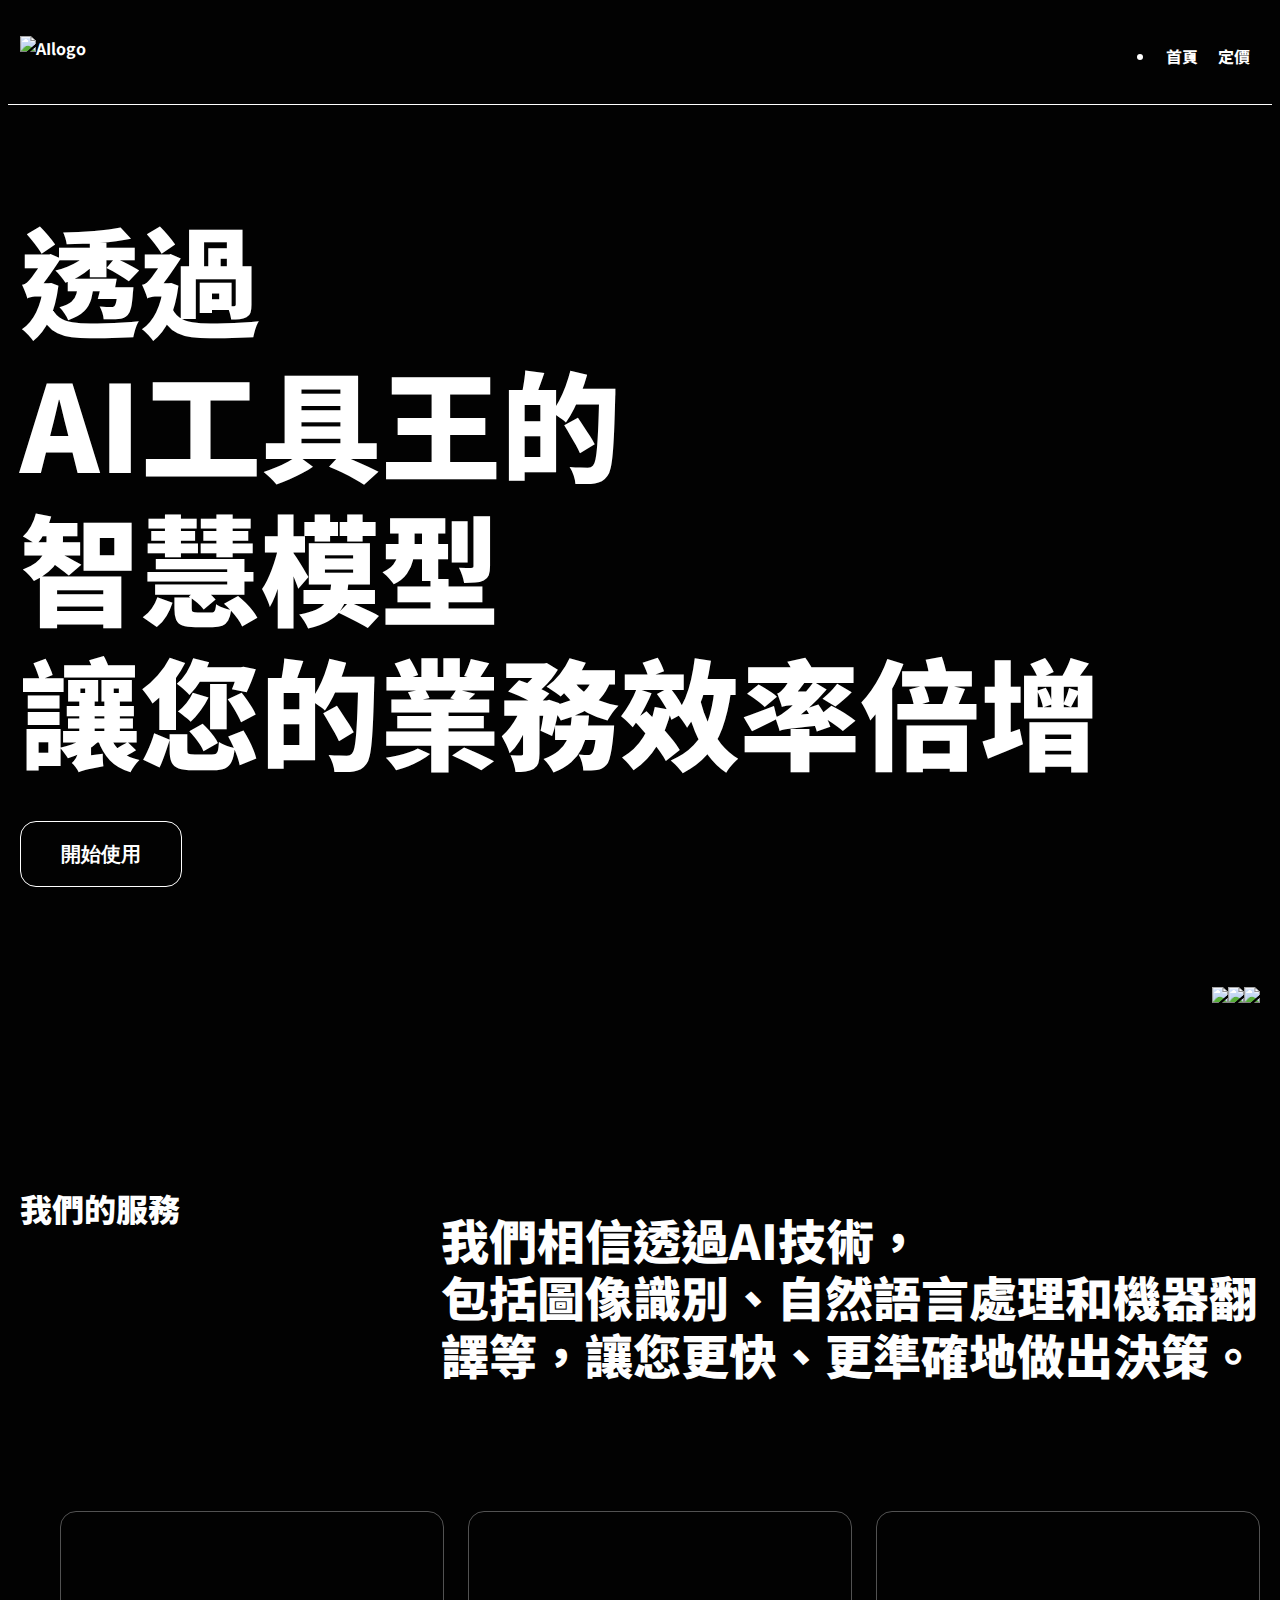
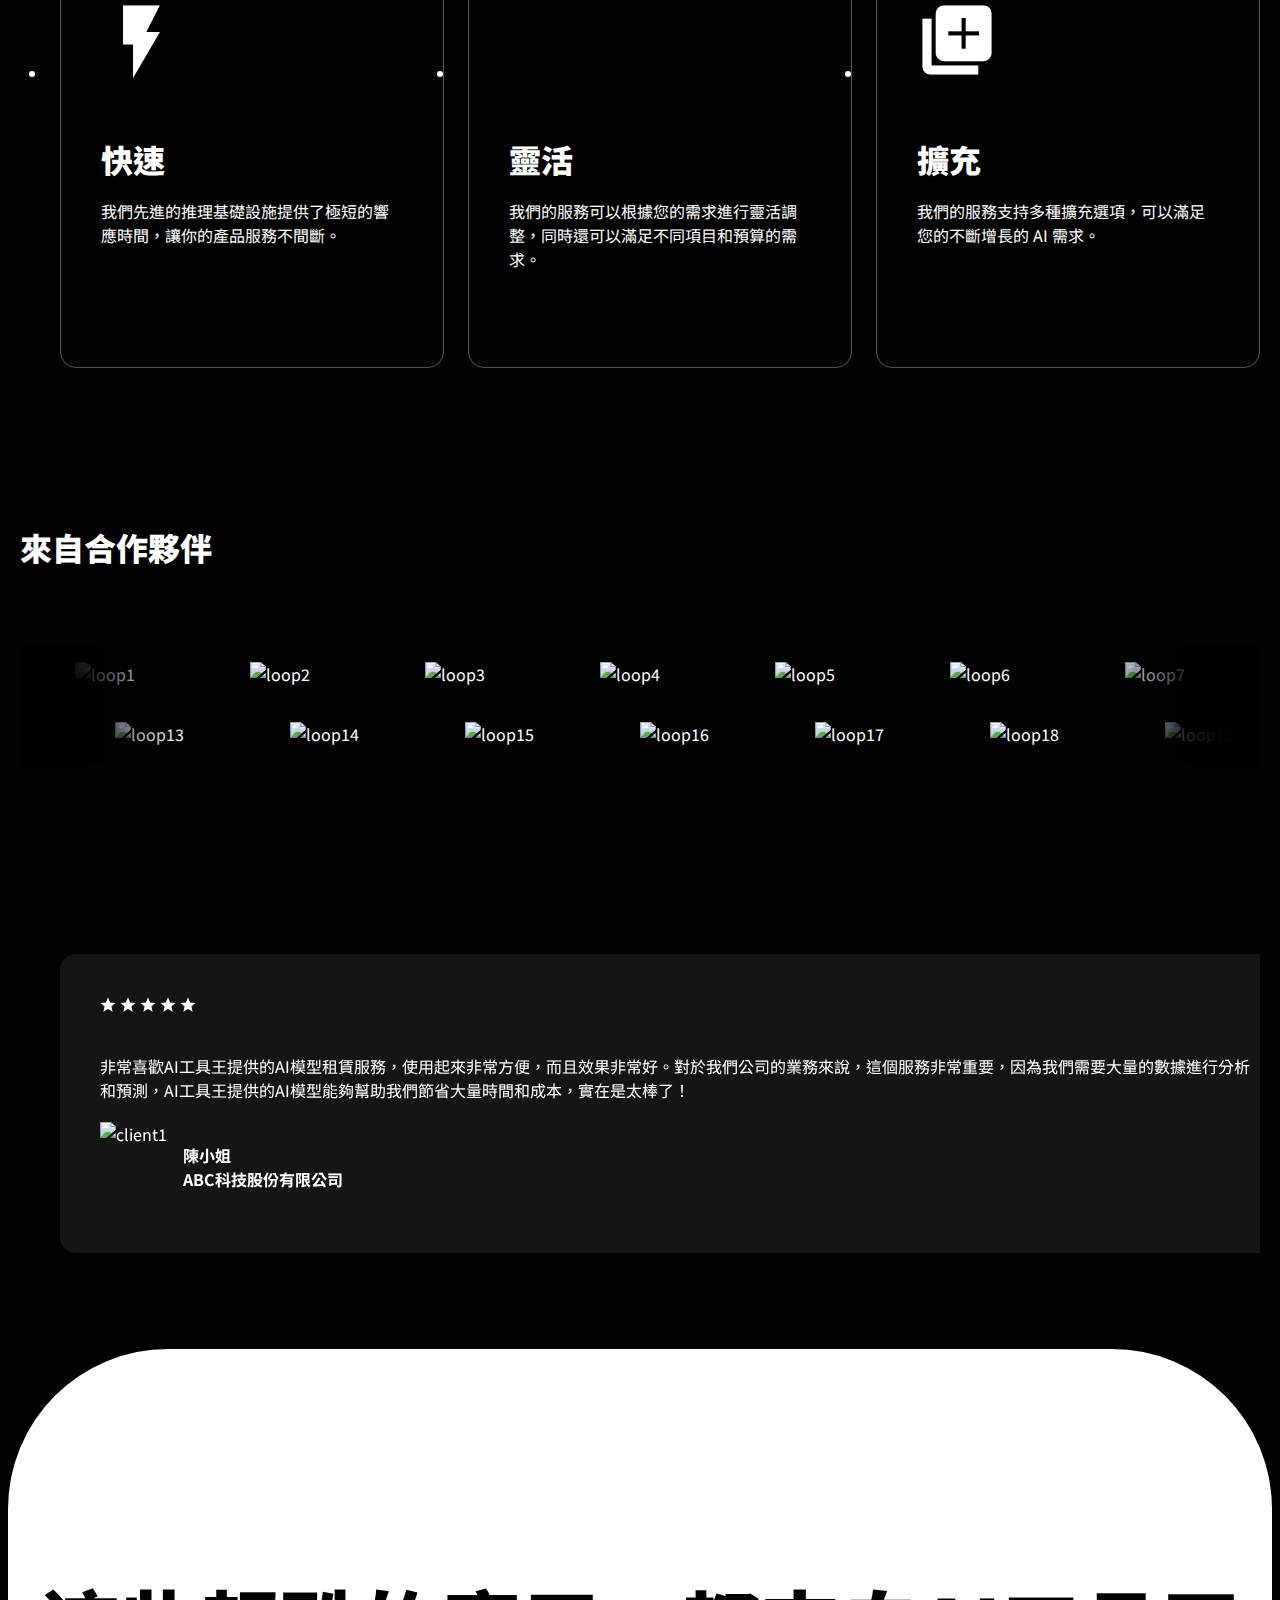
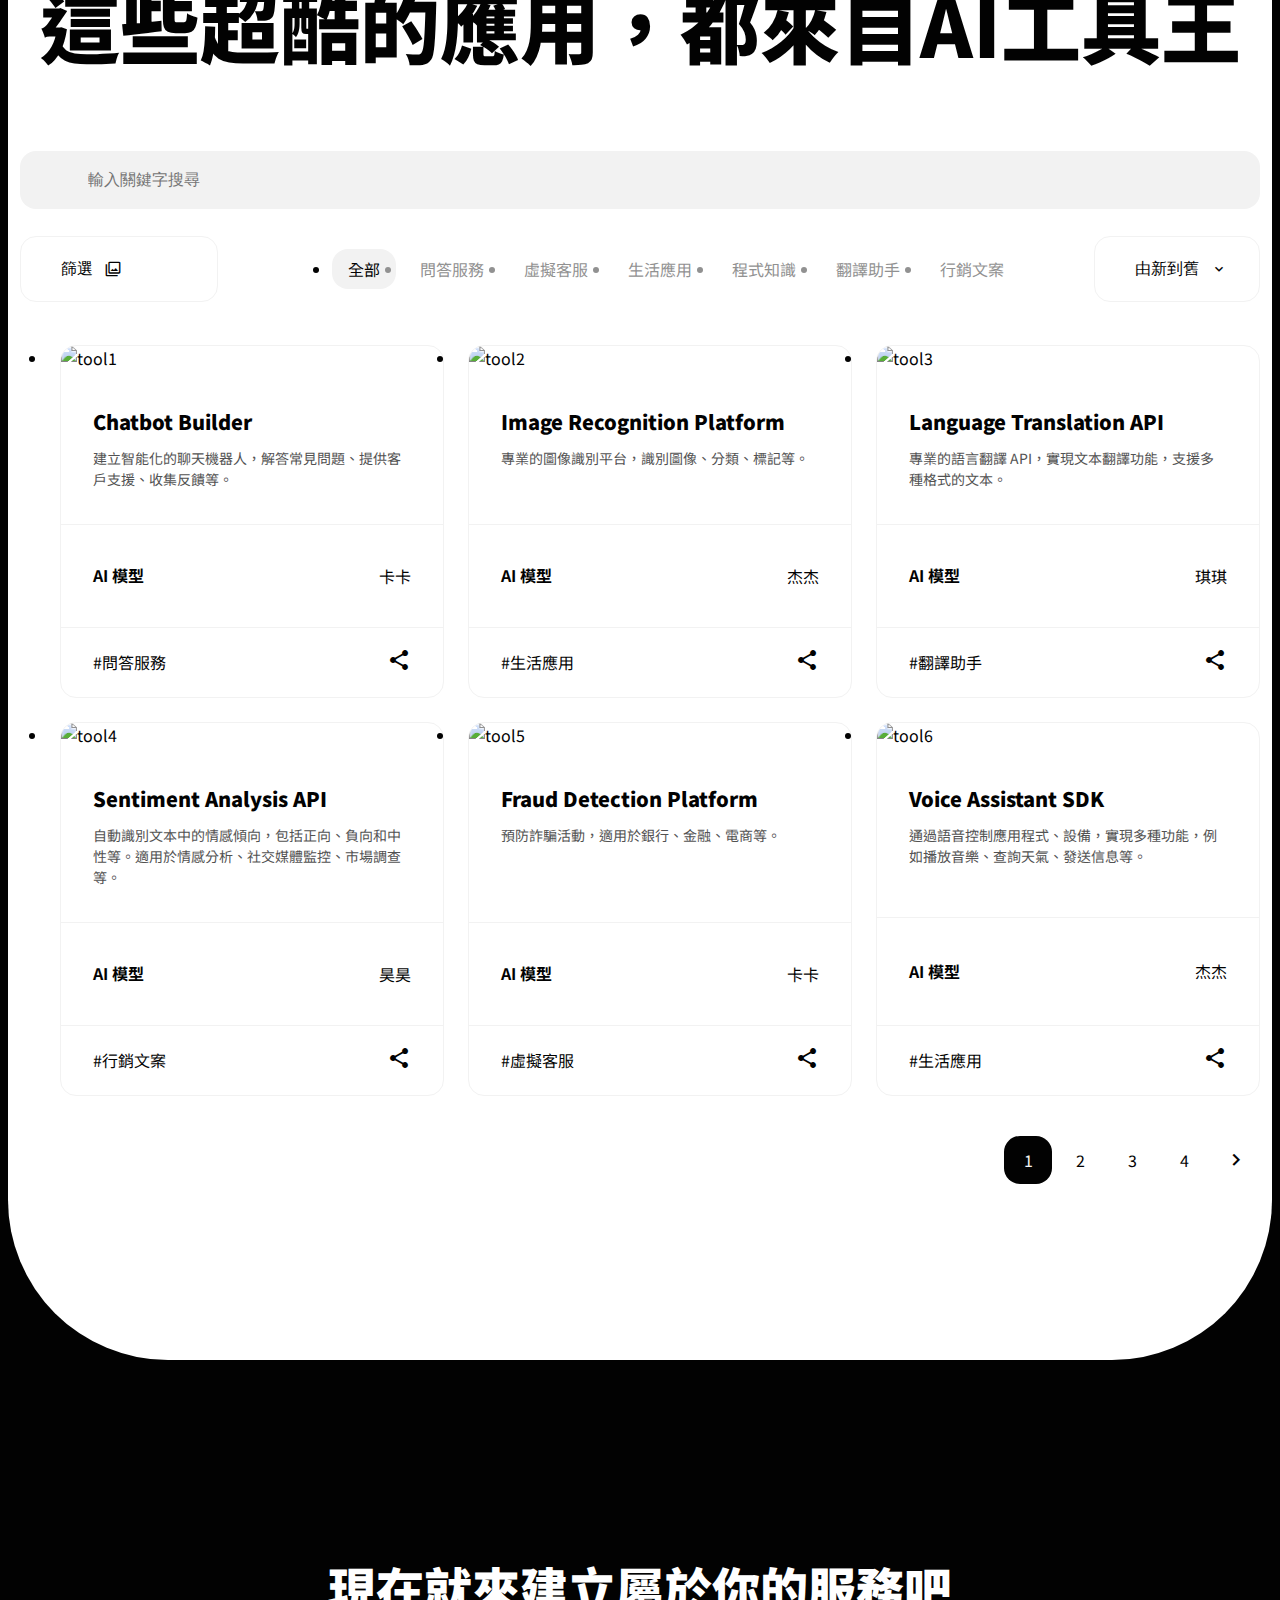
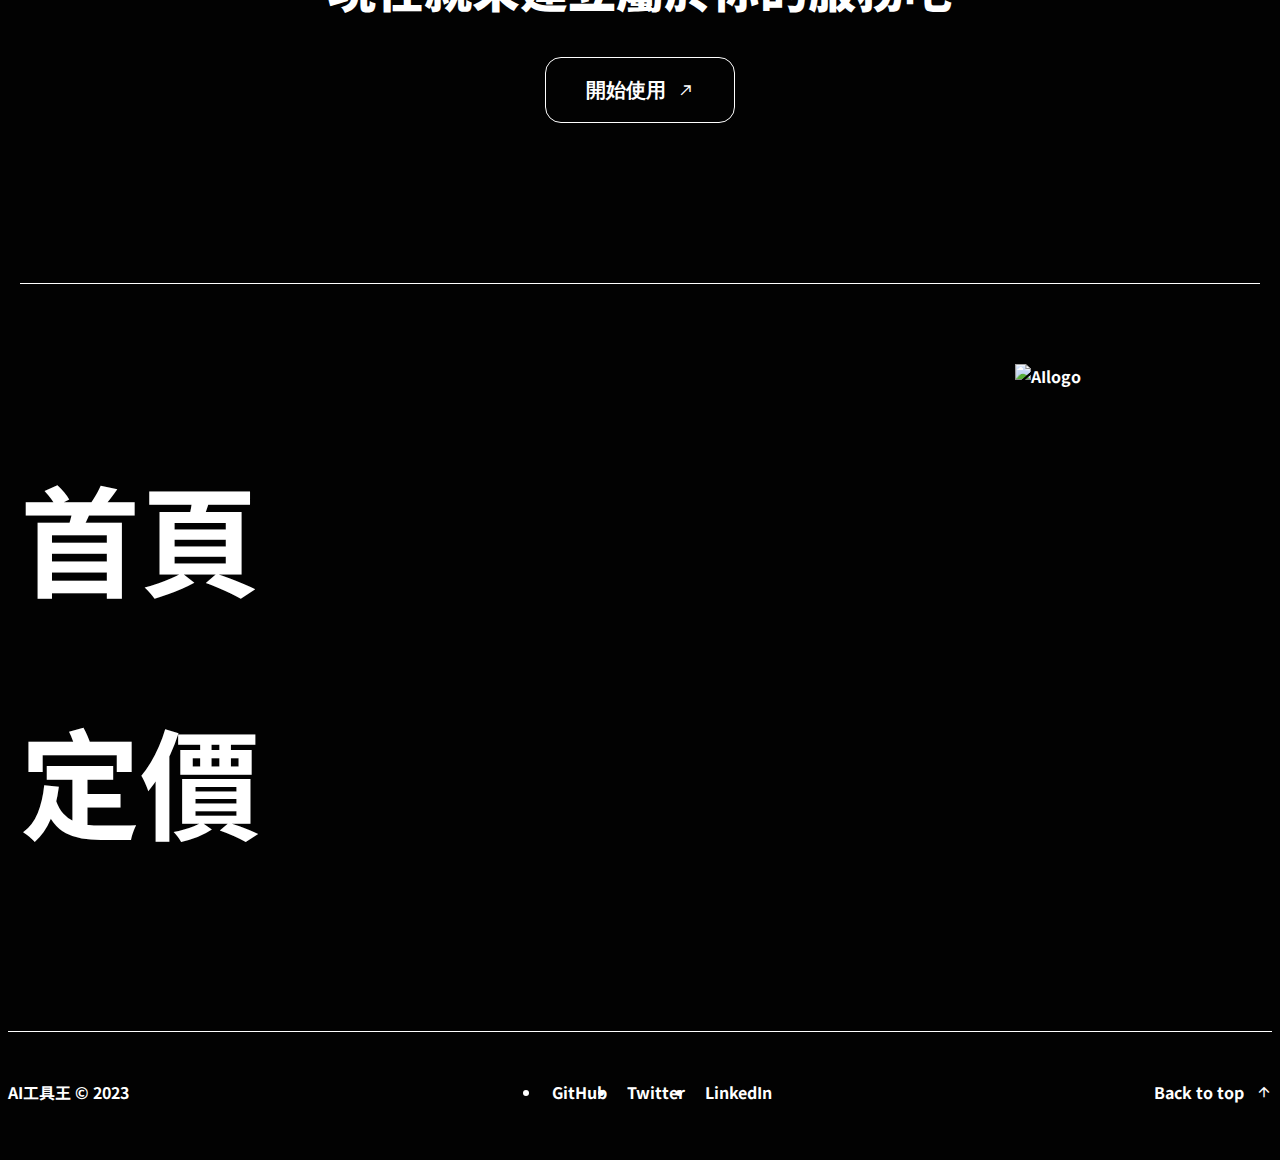
==== index.html @ 4aca63b2 "renew" ====
<!DOCTYPE html>
<html lang="en">

<head>
    <meta charset="UTF-8">
    <meta http-equiv="X-UA-Compatible" content="IE=edge">
    <meta name="viewport" content="width=device-width, initial-scale=1.0">
    <title>AI 工具王 | 首頁</title>
    <link href="https://fonts.googleapis.com/css2?family=Noto+Sans+TC:wght@400;700;900&display=swap" rel="stylesheet">
    <link href="https://fonts.googleapis.com/icon?family=Material+Icons" rel="stylesheet">
    <link rel="stylesheet" href="https://cdn.jsdelivr.net/npm/swiper@10/swiper-bundle.min.css" />
    <link rel="stylesheet" href="reset.css">
    <link rel="stylesheet" href="index.css">
</head>

<body>
    <nav class="navbar container py-20 mb-40">
        <img src="img/logo.png" alt="AIlogo" width="244" height="40">
        <ul class="d-flex">
            <li class="px-10 d-md-none"><a href="./index.html">首頁</a></li>
            <li class="px-10 d-md-none"><a href="./pricing.html">定價</a></li>
            <li class="d-none d-md-block">
                <a href="#" class="navbar-toggler">
                    <span class="material-icons">menu</span>
                </a>
                <ul class="navbar-collapse d-none">
                    <li class="display-3 mb-8"><a href="./index.html">首頁</a></li>
                    <li class="display-3"><a href="./pricing.html">定價</a></li>
                </ul>
            </li>
        </ul>
    </nav>
    <header>
        <section class="container mb-80">
            <h2 class="display-2 mb-40 h1-md">透過<br>AI工具王的<br>智慧模型<br>讓您的業務效率倍增</h2>
            <button type="button" class="btn btn-light">開始使用</button>
            <div class="deco mb-160 mb-md-120">
                <img src="img/deco.png" class="deco-arrow1">
                <img src="img/deco.png" class="deco-arrow2">
                <img src="img/deco.png" class="deco-arrow3">
            </div>
            <div class="row f-md-column">
                <h2 class="d-inline-block col-4 h3 h5-md mb-md-24">我們的服務</h2>
                <p class="d-inline-block col-8 h1 h2-md">我們相信透過AI技術，<br>包括圖像識別、自然語言處理和機器翻譯等，讓您更快、更準確地做出決策。</p>
            </div>
        </section>
        <section class="container mb-160 mb-md-120">
            <ul class="row f-md-column">
                <li class="col-4">
                    <div class="border px-40 py-80 h-100">
                        <span class="material-icons display-3 mb-20">flash_on</span>
                        <h3 class="h3 mb-20">快速</h3>
                        <p>我們先進的推理基礎設施提供了極短的響應時間，讓你的產品服務不間斷。</p>
                    </div>
                </li>
                <li class="col-4">
                    <div class="border px-40 py-80 h-100">
                        <span class="material-icons display-3 mb-20">auto_awesome</span>
                        <h3 class="h3 mb-20">靈活</h3>
                        <p>我們的服務可以根據您的需求進行靈活調整，同時還可以滿足不同項目和預算的需求。</p>
                    </div>
                </li>
                <li class="col-4">
                    <div class="border px-40 py-80 h-100">
                        <span class="material-icons display-3 mb-20">library_add</span>
                        <h3 class="h3 mb-20">擴充</h3>
                        <p>我們的服務支持多種擴充選項，可以滿足您的不斷增長的 AI 需求。</p>
                    </div>
                </li>
            </ul>
        </section>
        <section class="container mb-160 mb-md-48">
            <h3 class="h3 h5-md mb-80 mb-md-24">來自合作夥伴</h3>
            <div class="enterprise-logo">
                <ul class="enterprise-slider1">
                    <li class="enterprise-slide"><img src="img/enterprise.png" alt="loop1"></li>
                    <li class="enterprise-slide"><img src="img/enterprise1.png" alt="loop2"></li>
                    <li class="enterprise-slide"><img src="img/enterprise2.png" alt="loop3"></li>
                    <li class="enterprise-slide"><img src="img/enterprise3.png" alt="loop4"></li>
                    <li class="enterprise-slide"><img src="img/enterprise4.png" alt="loop5"></li>
                    <li class="enterprise-slide"><img src="img/enterprise5.png" alt="loop6"></li>
                    <li class="enterprise-slide"><img src="img/enterprise6.png" alt="loop7"></li>
                    <li class="enterprise-slide"><img src="img/enterprise11.png" alt="loop8"></li>
                    <li class="enterprise-slide"><img src="img/enterprise10.png" alt="loop9"></li>
                    <li class="enterprise-slide"><img src="img/enterprise9.png" alt="loop10"></li>
                    <li class="enterprise-slide"><img src="img/enterprise8.png" alt="loop11"></li>
                    <li class="enterprise-slide"><img src="img/enterprise7.png" alt="loop12"></li>
                </ul>
                <ul class="enterprise-slider2">
                    <li class="enterprise-slide"><img src="img/enterprise7.png" alt="loop13"></li>
                    <li class="enterprise-slide"><img src="img/enterprise8.png" alt="loop14"></li>
                    <li class="enterprise-slide"><img src="img/enterprise9.png" alt="loop15"></li>
                    <li class="enterprise-slide"><img src="img/enterprise10.png" alt="loop16"></li>
                    <li class="enterprise-slide"><img src="img/enterprise11.png" alt="loop17"></li>
                    <li class="enterprise-slide"><img src="img/enterprise6.png" alt="loop18"></li>
                    <li class="enterprise-slide"><img src="img/enterprise5.png" alt="loop19"></li>
                    <li class="enterprise-slide"><img src="img/enterprise4.png" alt="loop20"></li>
                    <li class="enterprise-slide"><img src="img/enterprise3.png" alt="loop21"></li>
                    <li class="enterprise-slide"><img src="img/enterprise2.png" alt="loop22"></li>
                    <li class="enterprise-slide"><img src="img/enterprise1.png" alt="loop23"></li>
                    <li class="enterprise-slide"><img src="img/enterprise.png" alt="loop24"></li>
                </ul>
            </div>
        </section>
        <section class="container w-100 mb-40">
            <div class="swiper comment-swiper">
                <ul class="swiper-wrapper">
                    <li class="swiper-slide h-auto comment-card">
                        <div class="mb-20">
                            <span class="material-icons h6">star</span>
                            <span class="material-icons h6">star</span>
                            <span class="material-icons h6">star</span>
                            <span class="material-icons h6">star</span>
                            <span class="material-icons h6">star</span>
                        </div>
                        <p class="mb-20 comment-blcok">非常喜歡AI工具王提供的AI模型租賃服務，使用起來非常方便，而且效果非常好。對於我們公司的業務來說，這個服務非常重要，因為我們需要大量的數據進行分析和預測，AI工具王提供的AI模型能夠幫助我們節省大量時間和成本，實在是太棒了！</p>
                        <div class="d-flex">
                            <img src="img/avatar1.png" class="client" alt="client1">
                            <h4>陳小姐<br>ABC科技股份有限公司</h4>
                        </div>
                    </li>
                    <li class="swiper-slide h-auto comment-card">
                        <div class="mb-20">
                            <span class="material-icons h6">star</span>
                            <span class="material-icons h6">star</span>
                            <span class="material-icons h6">star</span>
                            <span class="material-icons h6">star</span>
                            <span class="material-icons h6">star</span>
                        </div>
                        <p class="mb-20 comment-blcok">作為一家醫療器材公司，我們非常關注人工智能技術的應用，而AI工具王提供的AI模型租賃服務為我們帶來了很大的幫助。我們使用AI工具王的模型進行醫學影像分析和預測，這些模型非常精確，能夠幫助我們更好地診斷病情，提高治療效果。感謝AI工具王團隊的辛勤工作！</p>
                        <div class="d-flex">
                            <img src="img/avatar2.png" class="client" alt="client2">
                            <h4>劉小姐<br>XYZ醫療器材有限公司</h4>
                        </div>
                    </li>
                    <li class="swiper-slide h-auto comment-card">
                        <div class="mb-20">
                            <span class="material-icons h6">star</span>
                            <span class="material-icons h6">star</span>
                            <span class="material-icons h6">star</span>
                            <span class="material-icons h6">star</span>
                            <span class="material-icons h6">star</span>
                        </div>
                        <p class="mb-20 comment-blcok">我們銀行一直在尋找能夠幫助我們提高風險控制和客戶服務的解決方案，而AI工具王提供的AI模型租賃服務正好滿足了我們的需求。我們使用AI工具王的模型進行客戶信用評估和詐騙檢測等任務，這些模型非常準確，能夠幫助我們更好地控制風險，提高客戶滿意度。非常感謝AI工具王團隊的支持！</p>
                        <div class="d-flex">
                            <img src="img/avatar3.png" class="client" alt="client3">
                            <h4>黃先生<br>EFG銀行</h4>
                        </div>
                    </li>
                </ul>
                <div class="swiper-pagination"></div>
            </div>
        </section>
    </header>
    <main>
        <section class="tool mb-160 mb-md-64">
            <div class="container">
                <h2 class="display-3 text-center mb-80 mb-md-32 h2-md">這些超酷的應用，<br class="d-none d-md-block">都來自AI工具王
                </h2>
                <input type="text" class="search-bar" placeholder="輸入關鍵字搜尋">
            </div>
            <div class="container filter mb-40">
                <div class="dropdown">
                    <button class="btn btn-dark">
                        篩選
                        <span class="material-icons filter-icon">filter_alt</span>
                    </button>
                    <ul class="dropdown-menu d-none">
                        <li><span class="dropdown-item-text">AI 模型</span></li>
                        <li><a class="dropdown-item" href="#">所有模型</a></li>
                        <li><a class="dropdown-item" href="#">杰杰</a></li>
                        <li><a class="dropdown-item" href="#">琪琪</a></li>
                        <li><a class="dropdown-item" href="#">昊昊</a></li>
                        <li>
                            <div class="dropdown-divider"></div>
                        </li>
                        <li><span class="dropdown-item-text">類型</span></li>
                        <li><a class="dropdown-item" href="#">所有類型</a></li>
                        <li><a class="dropdown-item" href="#">問答服務</a></li>
                        <li><a class="dropdown-item" href="#">虛擬客服</a></li>
                        <li><a class="dropdown-item" href="#">生活應用</a></li>
                        <li><a class="dropdown-item" href="#">程式知識</a></li>
                        <li><a class="dropdown-item" href="#">翻譯助手</a></li>
                        <li><a class="dropdown-item" href="#">行銷文案</a></li>
                    </ul>
                </div>
                <ul class="filter-list">
                    <li class="filter-list-selection active">全部</li>
                    <li class="filter-list-selection">問答服務</li>
                    <li class="filter-list-selection">虛擬客服</li>
                    <li class="filter-list-selection">生活應用</li>
                    <li class="filter-list-selection">程式知識</li>
                    <li class="filter-list-selection">翻譯助手</li>
                    <li class="filter-list-selection">行銷文案</li>
                </ul>
                <div class="dropdown">
                    <button class="btn btn-dark">
                        由新到舊
                        <span class="material-icons filter-icon">expand_more</span>
                    </button>
                    <ul class="dropdown-menu dropdown-menu-end d-none">
                        <li><a id="desc" class="dropdown-item" href="#">由新到舊</a></li>
                        <li><a id="asc" class="dropdown-item" href="#">由舊到新</a></li>
                    </ul>
                </div>
            </div>
            <div class="container mb-40">
                <ul class="row card-tidy f-md-column">
                    <li class="col-4 card">
                        <div class="h-100 card-frame">
                            <div class="card-exhibit">
                                <img src="img/tool1.png" class="w-100 card-zooming" alt="tool1">
                            </div>
                            <div class="card-context">
                                <h3 class="h5 mb-12">Chatbot Builder</h3>
                                <p class="text-sm text-gray">建立智能化的聊天機器人，解答常見問題、提供客戶支援、收集反饋等。</p>
                            </div>
                            <div class="card-drawer">
                                <h4 class="h6">AI 模型</h4>
                                <p>卡卡</p>
                            </div>
                            <div class="card-drawer">
                                <a href="#">#問答服務</a>
                                <a href="#"><span class="material-icons">share</span></a>
                            </div>
                        </div>
                    </li>
                    <li class="col-4 card">
                        <div class="h-100 card-frame">
                            <div class="card-exhibit">
                                <img src="img/tool2.png" class="w-100 card-zooming" alt="tool2">
                            </div>
                            <div class="card-context">
                                <h3 class="h5 mb-12">Image Recognition Platform</h3>
                                <p class="text-sm text-gray">專業的圖像識別平台，識別圖像、分類、標記等。</p>
                            </div>
                            <div class="card-drawer">
                                <h4 class="h6">AI 模型</h4>
                                <p>杰杰</p>
                            </div>
                            <div class="card-drawer">
                                <a href="#">#生活應用</a>
                                <a href="#"><span class="material-icons">share</span></a>
                            </div>
                        </div>
                    </li>
                    <li class="col-4 card">
                        <div class="h-100 card-frame">
                            <div class="card-exhibit">
                                <img src="img/tool1.png" class="w-100 card-zooming" alt="tool3">
                            </div>
                            <div class="card-context">
                                <h3 class="h5 mb-12">Language Translation API</h3>
                                <p class="text-sm text-gray">專業的語言翻譯 API，實現文本翻譯功能，支援多種格式的文本。</p>
                            </div>
                            <div class="card-drawer">
                                <h4 class="h6">AI 模型</h4>
                                <p>琪琪</p>
                            </div>
                            <div class="card-drawer">
                                <a href="#">#翻譯助手</a>
                                <a href="#"><span class="material-icons">share</span></a>
                            </div>
                        </div>
                    </li>
                    <li class="col-4 card">
                        <div class="h-100 card-frame">
                            <div class="card-exhibit">
                                <img src="img/tool4.png" class="w-100 card-zooming" alt="tool4">
                            </div>
                            <div class="card-context">
                                <h3 class="h5 mb-12">Sentiment Analysis API</h3>
                                <p class="text-sm text-gray">自動識別文本中的情感傾向，包括正向、負向和中性等。適用於情感分析、社交媒體監控、市場調查等。</p>
                            </div>
                            <div class="card-drawer">
                                <h4 class="h6">AI 模型</h4>
                                <p>昊昊</p>
                            </div>
                            <div class="card-drawer">
                                <a href="#">#行銷文案</a>
                                <a href="#"><span class="material-icons">share</span></a>
                            </div>
                        </div>
                    </li>
                    <li class="col-4 card">
                        <div class="h-100 card-frame">
                            <div class="card-exhibit">
                                <img src="img/tool5.png" class="w-100 card-zooming" alt="tool5">
                            </div>
                            <div class="card-context">
                                <h3 class="h5 mb-12">Fraud Detection Platform</h3>
                                <p class="text-sm text-gray">預防詐騙活動，適用於銀行、金融、電商等。</p>
                            </div>
                            <div class="card-drawer">
                                <h4 class="h6">AI 模型</h4>
                                <p>卡卡</p>
                            </div>
                            <div class="card-drawer">
                                <a href="#">#虛擬客服</a>
                                <a href="#"><span class="material-icons">share</span></a>
                            </div>
                        </div>
                    </li>
                    <li class="col-4 card">
                        <div class="h-100 card-frame">
                            <div class="card-exhibit">
                                <img src="img/tool6.png" class="w-100 card-zooming" alt="tool6">
                            </div>
                            <div class="card-context">
                                <h3 class="h5 mb-12">Voice Assistant SDK</h3>
                                <p class="text-sm text-gray">通過語音控制應用程式、設備，實現多種功能，例如播放音樂、查詢天氣、發送信息等。</p>
                            </div>
                            <div class="card-drawer">
                                <h4>AI 模型</h4>
                                <p>杰杰</p>
                            </div>
                            <div class="card-drawer">
                                <a href="#">#生活應用</a>
                                <a href="#"><span class="material-icons">share</span></a>
                            </div>
                        </div>
                    </li>
                </ul>
            </div>
            <nav class="container">
                <ul class="page">
                    <li class="page-gui active">1</li>
                    <li class="page-gui">2</li>
                    <li class="page-gui">3</li>
                    <li class="page-gui">4</li>
                    <li class="page-gui"><span class="material-icons">keyboard_arrow_right</span></li>

                </ul>
            </nav>
        </section>
        <section class="container">
            <div class="service mb-160 f-md-column">
                <h2 class="h1 h2-md mb-40 mb-md-32">現在就來建立<br class="d-none d-md-block">屬於你的服務吧</h2>
                <button type="button" class="btn btn-light">開始使用
                    <span class="material-icons filter-icon">call_made</span>
                </button>
            </div>
            <div class="navbar2 py-80">
                <div class="display-3 h1-md">
                    <h2 class="mb-8"><a href="./index.html">首頁</a></h2>
                    <h2><a href="./pricing.html">定價</a></h2>
                </div>
                <img src="img/logo.png" width="245" alt="AIlogo" class="mb-md-32">
            </div>
        </section>
    </main>
    <footer>
        <nav class="container navbar3">
            <p>AI工具王 © 2023</p>
            <ul class="social-media">
                <li><a href="https://github.com/bolin0330" target="_blank" class="px-10">GitHub</a></li>
                <li><a href="https://x.com" target="_blank" class="px-10">Twitter</a></li>
                <li><a href="https://www.linkedin.com/in/bolin-chen-257366208" target="_blank"
                        class="px-10">LinkedIn</a></li>
            </ul>
            <a href="#" id="btn-top" class="social-media">Back to top
                <span class="material-icons filter-icon">arrow_upward</span>
            </a>
        </nav>
    </footer>
    <script src="https://cdn.jsdelivr.net/npm/axios/dist/axios.min.js"></script>
    <script src="https://code.jquery.com/jquery-3.7.0.min.js"
        integrity="sha256-2Pmvv0kuTBOenSvLm6bvfBSSHrUJ+3A7x6P5Ebd07/g=" crossorigin="anonymous"></script>
    <script src="https://cdn.jsdelivr.net/npm/swiper@10/swiper-bundle.min.js"></script>
    <script src="./all.js"></script>
</body>

</html>
---- index.css ----
*, *::after, *::before{
    box-sizing: border-box;
}

html, body {
    font-family: 'Noto Sans TC', sans-serif;
    background-color: #020202;
    color: #FFF;
    font-size: 16PX;
    line-height: 1.5;
}

a {
    text-decoration: none;
    color: #fff;
}

a:hover {
    opacity: .8;
}

.container {
    max-width: 1320px;
    margin-left: auto;
    margin-right: auto;
    padding-left: 12px;
    padding-right: 12px;
}

.navbar {
    display: flex;
    position: relative;
    justify-content: space-between;
    align-items: center;
    font-weight: 700;
    border-bottom: 1px solid #FFFFFF;
}

.navbar-toggler {
    background-color: transparent;
    color: white;
    font-size: 24px;
    border: 0;
}

.navbar-collapse {
    display: none;
    position: absolute;
    top: 100%;
    left: 0;
    width: 100%;
    min-height: 70vh;
    color: #FFF;
    background-color: #020202;
}

.navbar-collapse.show {
    display: flex;
    flex-direction: column;
    justify-content: center;
    align-items: center;
}

.navbar2 {
    display: flex;
    justify-content: space-between;
    align-items: flex-start;
    font-weight: 700;
    border-top: 1px solid #FFFFFF;
}

@media (max-width: 768px) {
    .navbar2 {
        flex-direction: column-reverse;
    }
}

.navbar3 {
    display: flex;
    flex-wrap: wrap;
    justify-content: space-between;
    align-items: center;
    font-weight: 700;
    border-top: 1px solid #FFFFFF;
    padding: 32px 0;
}

@media (max-width: 768px) {
    .navbar3 ul {
        order: 3;
        width: 100%;
        margin-top: 36px;
    }
}

.row {
    display: flex;
    flex-wrap: wrap;
    margin-left: -12px;
    margin-right: -12px;
}

.row-gap-24 {
    row-gap: 24px;
}

.col-4 {
    width: 33.3333%;
    flex: 0 0 auto;
    padding-left: 12px;
    padding-right: 12px;
}

.col-6 {
    width: 50%;
    flex: 0 0 auto;
    padding-left: 12px;
    padding-right: 12px;
}

.col-8 {
    width: 66.6667%;
    font: 0 0 auto;
    padding-left: 12px;
    padding-right: 12px;
}



@media (max-width: 768px) {
    .col-4, .col-6, .col-8 {
    width: 100%;
    }
}

.w-100 {
    width: 100%;
}

.h-100 {
    height: 100%;
}

.h-auto {
    height: auto;
}

.d-flex {
    display: flex;
    flex-wrap: wrap;
}

.d-none {
    display: none;
}

.d-inline-block {
    display: inline-block;
}
    
.f-column {
    display: flex;
    flex-direction: column;
}

@media (max-width: 768px) {
    .d-md-block {
    display: block;
    }

    .d-md-none {
    display: none;
    }

    .f-md-column {
    display: flex;
    flex-direction: column;
    align-items: center;
    }
}

.display-1, .display-2, .display-3, .h1, .h2, .h3, .h4, .h5, .h6 {
    font-weight: 900;
    line-height: 1.2;
}

.display-1 {
    font-size: 160px;
}

.display-2 {
    font-size: 120px;
}

.display-3 {
    font-size: 80px;
}

.h1 {
    font-size: 48px;
}

.h2 {
    font-size: 40px;
}

.h3 {
    font-size: 32px;
}

.h4 {
    font-size: 28px;
}

.h5 {
    font-size: 20px;
}

.h6 {
    font-size: 16px;
}

.text-sm {
    font-size: 14px;
}

.text-xs {
    font-size: 12px;
}

.text-center {
    text-align: center;
}

.text-gray {
    color: #525252;
}

@media (max-width: 768px) {
    .h1-md {
      font-size: 48px;
    }
  
    .h2-md {
      font-size: 32px;
    }
  
    .h3-md {
      font-size: 28px;
    }
  
    .h4-md {
      font-size: 24px;
    }
  
    .h5-md {
      font-size: 20px;
    }
  
    .h6-md {
      font-size: 16px;
    }
}

.px-10 {
    padding-left: 10px;
    padding-right: 10px;
}

.px-40 {
    padding-right: 40px;
    padding-left: 40px;
}

.py-20 {
    padding-top: 20px;
    padding-bottom: 20px;
}

.py-80 {
    padding-top: 80px;
    padding-bottom: 80px;
}

.pb-40 {
    padding-bottom: 40px;
}

.pl-12 {
    padding-left: 12px;
}

.mb-8 {
    margin-bottom: 8px;
}

.mb-12 {
    margin-bottom: 12px;
}

.mb-16 {
    margin-bottom: 16px;
}

.mb-20 {
    margin-bottom: 20px;
}

.mb-40 {
    margin-bottom: 40px;
}

.mb-80 {
    margin-bottom: 80px;
}

.mb-160 {
    margin-bottom: 160px;
}

.mr-20 {
    margin-right: 20px;
}

@media (max-width: 768px) {
    .mb-md-12 {
      margin-bottom: 12px;
    }

    .mb-md-16 {
        margin-bottom: 16px;
    }

    .mb-md-24 {
        margin-bottom: 24px;
    }

    .mb-md-32 {
        margin-bottom: 32px;
    }

    .mb-md-48 {
        margin-bottom: 48px;
    }

    .mb-md-64 {
        margin-bottom: 64px;
    }

    .mb-md-120 {
        margin-bottom: 120px;
    }
}

.list-style {
    list-style: disc;
    padding-left: 2rem;
}

.border {
    border-radius: 16px;
    border: 1px solid #525252;
}

.border-body {
    padding: 20px 32px 120px 32px;
    flex-grow: 1;
}

@media (max-width: 768px) {
    .border-body {
        padding: 20px 32px 60px 32px;
    }
}
  
.border-footer {
    display: flex;
    justify-content: space-between;
    align-items: center;
    border-top: 1px solid #525252;
    padding: 20px 32px;
}

.btn {
    cursor: pointer;
    text-align: center;
    background-color: transparent;
    border: 0;
    border-radius: 16px;
    padding: 20px 40px;
    font-size: 16px;
    line-height: 24px;
}

.btn-light {
    display: flex;
    align-items: center;
    color: white;
    border: 1px solid #ffffff;
    font-size: 20px;
    font-weight: 900;
}

.btn-light:hover {
    background: #fff;
    color: #020202;   
}

.btn-dark {
    display: flex;
    align-items: center;
    background: #fff;
    color: #020202;
    border: 1px solid #f2f2f2;
    padding: 20px 32px 20px 40px;
    font-size: 16px;
}

.btn-dark:hover {
    border: 1px solid #000;
}

.btn.active {
    font-weight: 700;
    background-color: #F2F2F2;
}

.deco {
    display: flex;
    justify-content: flex-end;
    text-align: right;
    overflow: hidden;
    background: #020202;
    max-width: 100%;
    height: auto;
    margin-top: 100px;
}

.deco-arrow1 {
    animation: slide-up-1 4s linear infinite;
}

.deco-arrow2 {
    animation: slide-up-2 4s linear infinite;
}

.deco-arrow3 {
    animation: slide-up-3 4s linear infinite;
}

.enterprise-logo {
    overflow: hidden;
    position: relative;
}
  
.enterprise-logo:after, .enterprise-logo:before {
    background: linear-gradient(90deg, #000000 0%, rgba(0, 0, 0, 0.991615) 11.79%, rgba(0, 0, 0, 0.967585) 21.38%, rgba(0, 0, 0, 0.9296) 29.12%, rgba(0, 0, 0, 0.879348) 35.34%, rgba(0, 0, 0, 0.818519) 40.37%, rgba(0, 0, 0, 0.7488) 44.56%, rgba(0, 0, 0, 0.671881) 48.24%, rgba(0, 0, 0, 0.589452) 51.76%, rgba(0, 0, 0, 0.5032) 55.44%, rgba(0, 0, 0, 0.414815) 59.63%, rgba(0, 0, 0, 0.325985) 64.66%, rgba(0, 0, 0, 0.2384) 70.88%, rgba(0, 0, 0, 0.153748) 78.62%, rgba(0, 0, 0, 0.0737185) 88.21%, rgba(0, 0, 0, 0) 100%);
    content: "";
    height: 120px;
    position: absolute;
    width: 15%;
    z-index: 2;
}

.enterprise-logo:before {
    left: 0;
    top: 0;
}
  
.enterprise-logo:after {
    right: 0;
    top: 0;
    transform: rotateZ(180deg);
}

.enterprise-slider1, .enterprise-slider2 {
    display: flex;
    justify-content: flex-start;  
}

.enterprise-slider1 {
    animation: slide-left 10s linear infinite;
}

.enterprise-slider2 {
    animation: slide-right 10s linear infinite;
    margin-top: 20px;
    padding-left: 80px;
}

.enterprise-slide, .enterprise-slide img {
    max-width: initial;
    min-width: 160px;
    height: 40px;
}

.enterprise-slide {
    display: inline-block;
    margin-left: 15px;
}

.comment-card {
    background: rgba(255, 255, 255, 0.08);
    border-radius: 16px;
    padding: 40px;
    display: flex;
    flex-direction: column;
}

.comment-swiper {
    padding-bottom: 40px;
}

@media (max-width: 920px) {
    .swiper-pagination-bullets {
        display: flex;
        align-items: center;
        justify-content: center;
        bottom: 10px;
    }
    
    .swiper-pagination-bullet {
        background-color: #525252;
        opacity: 1;
    }
    
    .swiper-pagination-bullet-active {
        width: 12px;
        height: 12px;
        background-color: #fff;
    }
}

.client {
    margin-right: 16px;
}

.tool {
    padding-top: 160px;
    padding-bottom: 160px;
    background-color: white;
    color: #020202;
    border-radius: 160px;
}

@media (max-width: 768px) {
    .tool {
      padding-top: 80px;
      padding-bottom: 80px;
      border-radius: 20px;
    }
}

.dropdown {
    position: relative;
}
  
.dropdown-menu {
    position: absolute;
    background-color: white;
    min-width: 240px;
    margin-top: 4px;
    padding-top: 20px;
    padding-bottom: 20px;
    box-shadow: 0px 4px 20px 0px #00000026;
    border-radius: 16px;
    z-index: 1;
}
  
.dropdown-menu.show {
    display: block;
}
  
.dropdown-menu-end {
    min-width: 144px;
    right: 0;
}
  
.dropdown-item-text {
    font-size: 12px;
    color: #919191;
    font-weight: 700;
    padding-left: 32px;
    padding-right: 40px;
    margin-bottom: 8px;
}
  
.dropdown-item {
    display: block;
    width: 100%;
    padding: 4px 40px 4px 32px;
    margin-bottom: 4px;
    color: black;
}
  
.dropdown-item:hover {
    background: #F2F2F2;
}
  
.dropdown-divider {
    width: 168px;
    margin-left: auto;
    margin-right: auto;
    border-bottom: 1px solid #F2F2F2;
    padding-bottom: 16px;
    margin-bottom: 24px;
}

.search-bar {
    position: relative;
    width: 100%;
    background-image: url(img/search.png);
    background-repeat: no-repeat;
    background-size: 16px;
    background-position: 40px center;
    background-color: #f2f2f2;
    border-radius: 16px;
    padding: 20px 40px 20px 68px;
    border: 0;
    margin-bottom: 24px;
    font-size: 16px;
}

.filter {
    display: flex;
    flex-wrap: wrap;
    justify-content: space-between;
    align-items: center;
}

.filter-icon {
    margin-left: 12px;
    font-size: 16px;
}

.filter-list {
    display: flex;
    justify-content: space-between;
    align-items: center;
    gap: 8px;
    color: #919191;
}

.filter-list-selection {
    padding: 8px 16px;
    border-radius: 16px;
    background: #ffffff;
    text-align: center;
}

.filter-list-selection:hover {
    cursor: pointer;
}

.filter-list-selection.active {
    background-color: #f2f2f2;
    color: #020202;
}

@media (max-width: 768px) {
    .filter ul {
        order: 3;
        width: 100%;
        margin-top: 16px;
        margin-bottom: 40px;
        overflow: auto;
        flex-wrap: nowrap;
        white-space: nowrap;
        -ms-overflow-style: none; /* Hide scrollbar for IE and Edge */
        scrollbar-width: none; /* Hide scrollbar for Firefox */
    }
    .filter ul::-webkit-scrollbar{
        display: none; /* Hide scrollbar for Chrome, Safari and Opera */
    }
}

.card {
    margin-bottom: 24px;
}

.card-tidy {
    margin-bottom: -24px;
}

.card-frame {
    display: flex;
    flex-direction: column;
    overflow: hidden;
    border-radius: 16px;
    border: 1px solid #f2f2f2;
}

.card-exhibit {
    overflow: hidden;
}

.card-zooming {
    transition: all 0.3s ease-in-out;
    display: block;
    height: auto;
}    

.card-zooming:hover {
    transform: scale(1.2);
}

.card-context {
    flex-grow: 1;
    padding: 20px 32px;
}

.card-drawer {
    display: flex;
    justify-content: space-between;
    align-items: center;
    padding: 20px 32px;
    border-top: 1px solid #f2f2f2;
}

.card-drawer a {
    color: #020202;
}

.card-drawer a:hover{
    color: #525252;
}

.card-drawer h4 {
    font-size: 16px;
    font-weight: 700;
}

.page {
    display: flex;
    justify-content: flex-end;
    gap: 4px;
}

.page li {
    display: flex;
    justify-content: center;
    text-align: center;
    max-width: 48px;
    padding: 12px 20px;
    border-radius: 16px;
}

.page-gui {
    color: #020202;
}

.page-gui:hover {
    cursor: pointer;
    border: 1px solid #020202;
}

.page-gui.active{
    background: #020202;
    color: #f2f2f2;
}

.service {
    display: flex;
    flex-direction: column;
    justify-content: space-between;
    align-items: center;
}

.social-media {
    display: flex;
    justify-content: space-between;
    align-items: center;
}

.price {
    position: relative;
}

.price-link span {
    font-size: 16px;
    line-height: 1;
    vertical-align: middle;
}
  
.price-link::after {
    content: "";
    position: absolute;
    inset: 0;
}

.faq-q, .faq-a.show {
    display: block;
}

.faq-q h3, .regulations p {
    font-weight: normal;
}

.faq-a {
    margin-top: 16px;
}

.add-icon, .remove-icon {
    line-height: 1.2;
    vertical-align: middle;
}

.regulations {
    border-bottom: 1px solid #525252;
}

@keyframes slide-left {
    0% {
        transform: translateX(0);
    }
    100% {
        transform: translateX(-960px);
    }
}

@keyframes slide-right{
    0% {
        transform: translateX(0);
    }
    100% {
        transform: translateX(960px);
    }
}

@keyframes slide-up-1 {
    40% {
        transform: translateY(0px);
        opacity: 1;
    }
    50% {
        transform: translateY(0px);
        opacity: 1;
    }
    65% {
        transform: translateY(-180px);
        opacity: 1;
    }
    70% {
        transform: translateY(-180px);
        opacity: 0;
    }
    90% {
        transform: translateY(180px);
        opacity: 0;
    }
    91% {
        transform: translateY(180px);
        opacity: 1;
    }
}

@keyframes slide-up-2 {
    30% {
        transform: translateY(0px);
        opacity: 1;
    }
    45% {
        transform: translateY(0px);
        opacity: 1;
    }
    55% {
        transform: translateY(-180px);
        opacity: 1;
    }
    65% {
        transform: translateY(-180px);
        opacity: 0;
    }
    85% {
        transform: translateY(180px);
        opacity: 0;
    }
    86% {
        transform: translateY(180px);
        opacity: 1;
    }
}

@keyframes slide-up-3 {
    20% {
        transform: translateY(0px);
        opacity: 1;
    }
    40% {
        transform: translateY(0px);
        opacity: 1;
    }
    50% {
        transform: translateY(-180px);
        opacity: 1;
    }
    60% {
        transform: translateY(-180px);
        opacity: 0;
    }
    80% {
        transform: translateY(180px);
        opacity: 0;
    }
    81% {
        transform: translateY(180px);
        opacity: 1;
    }
}
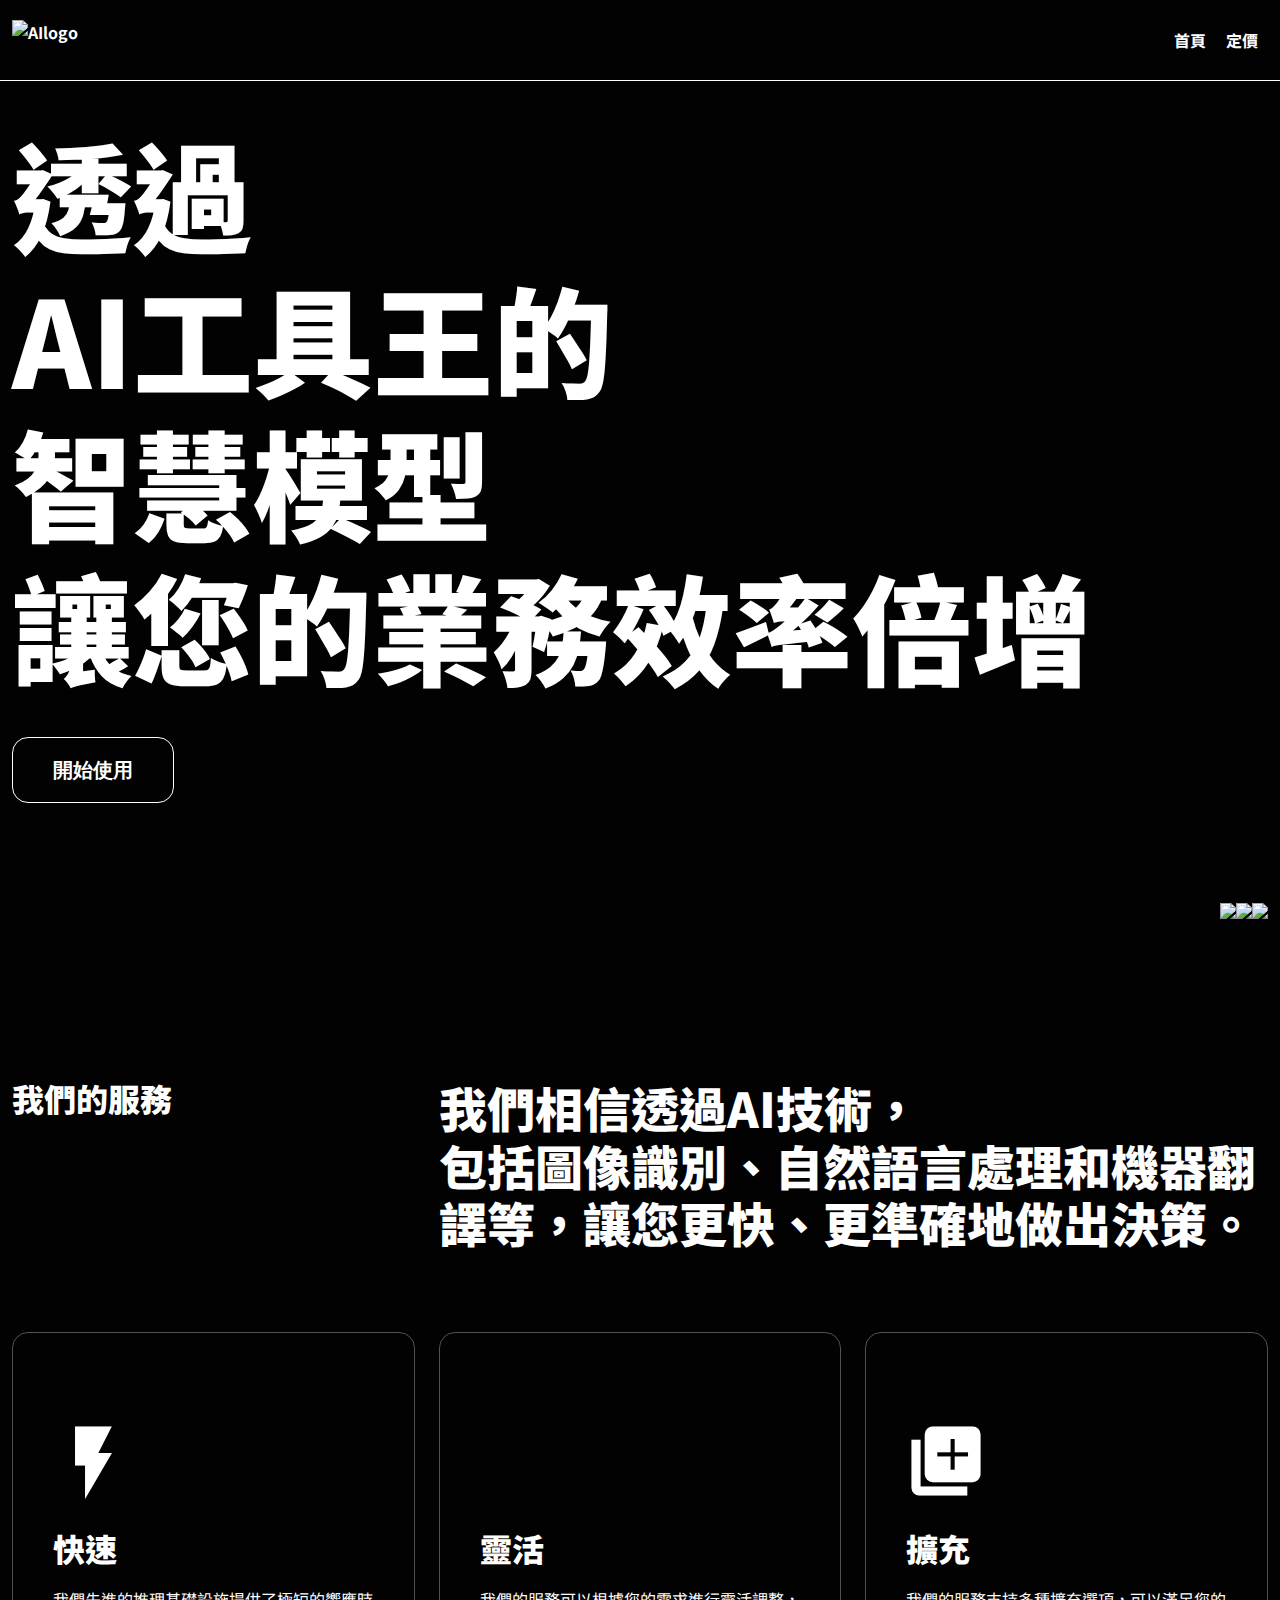
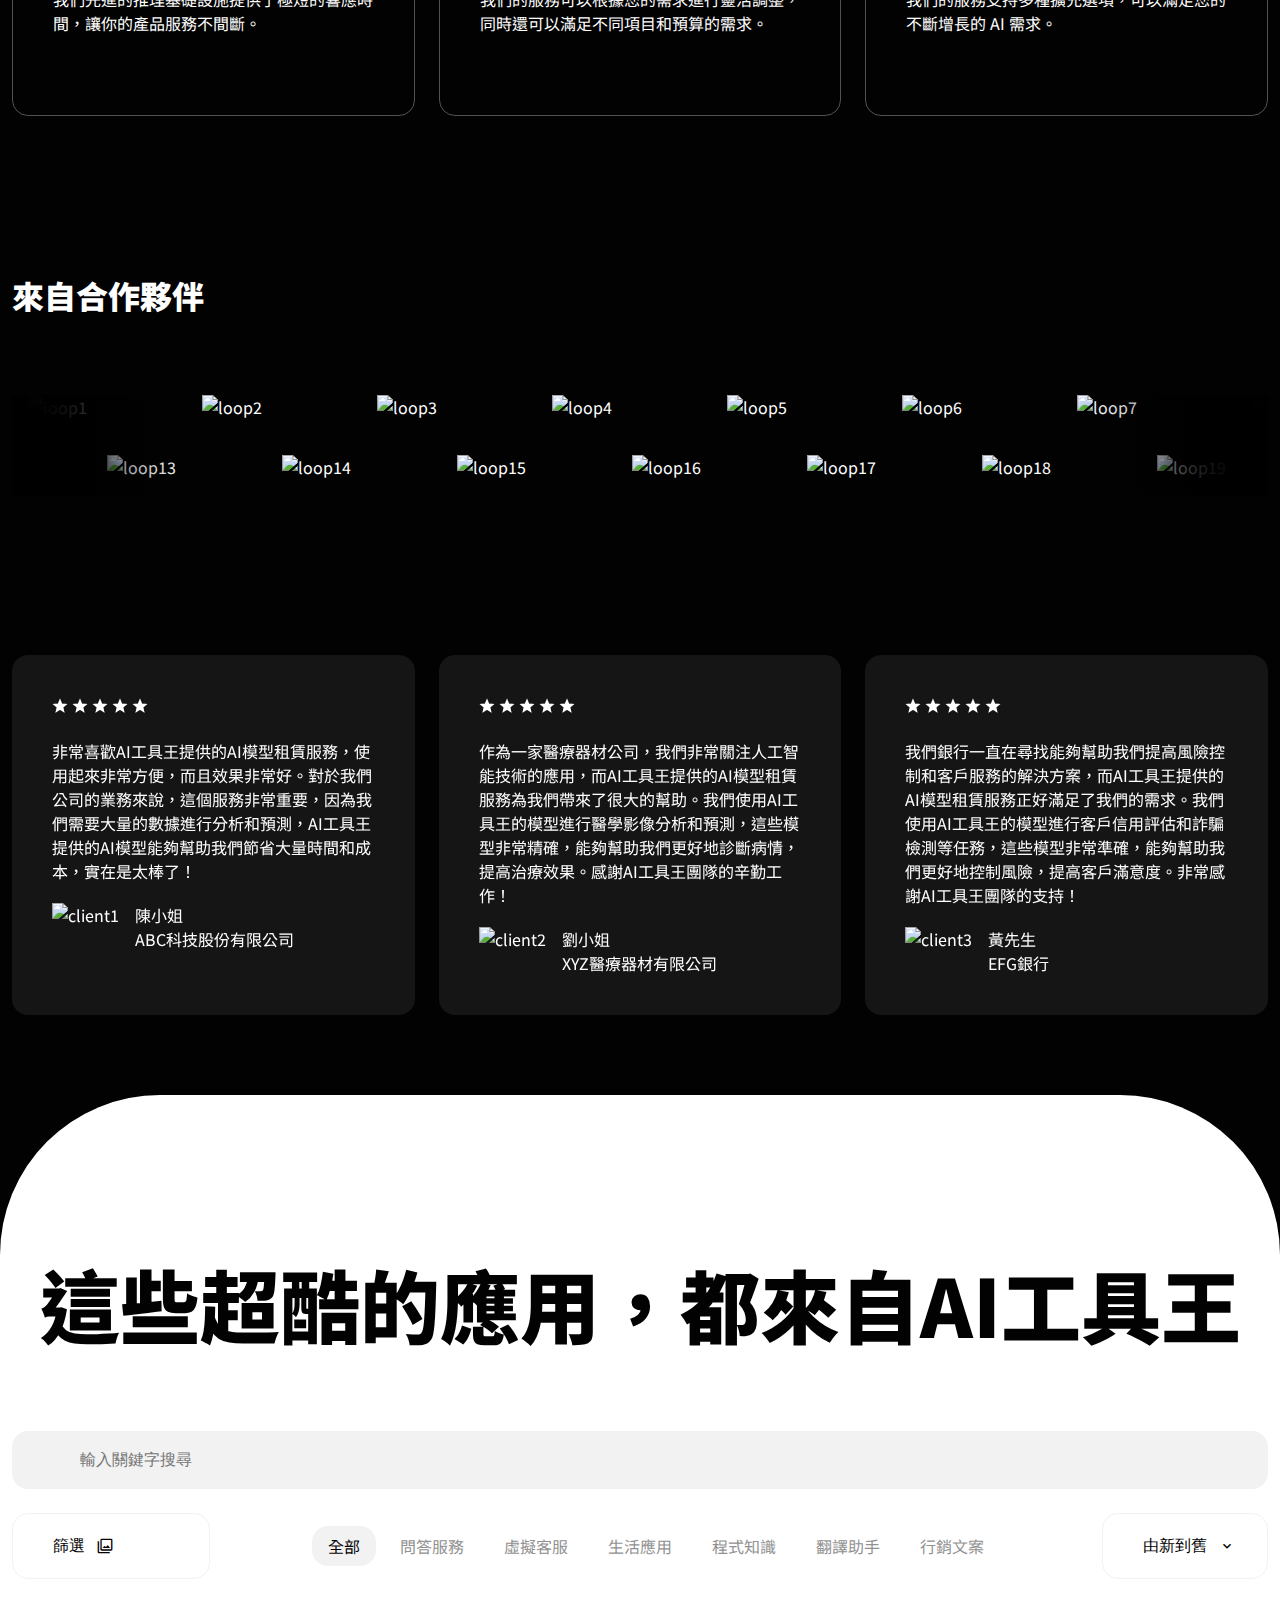
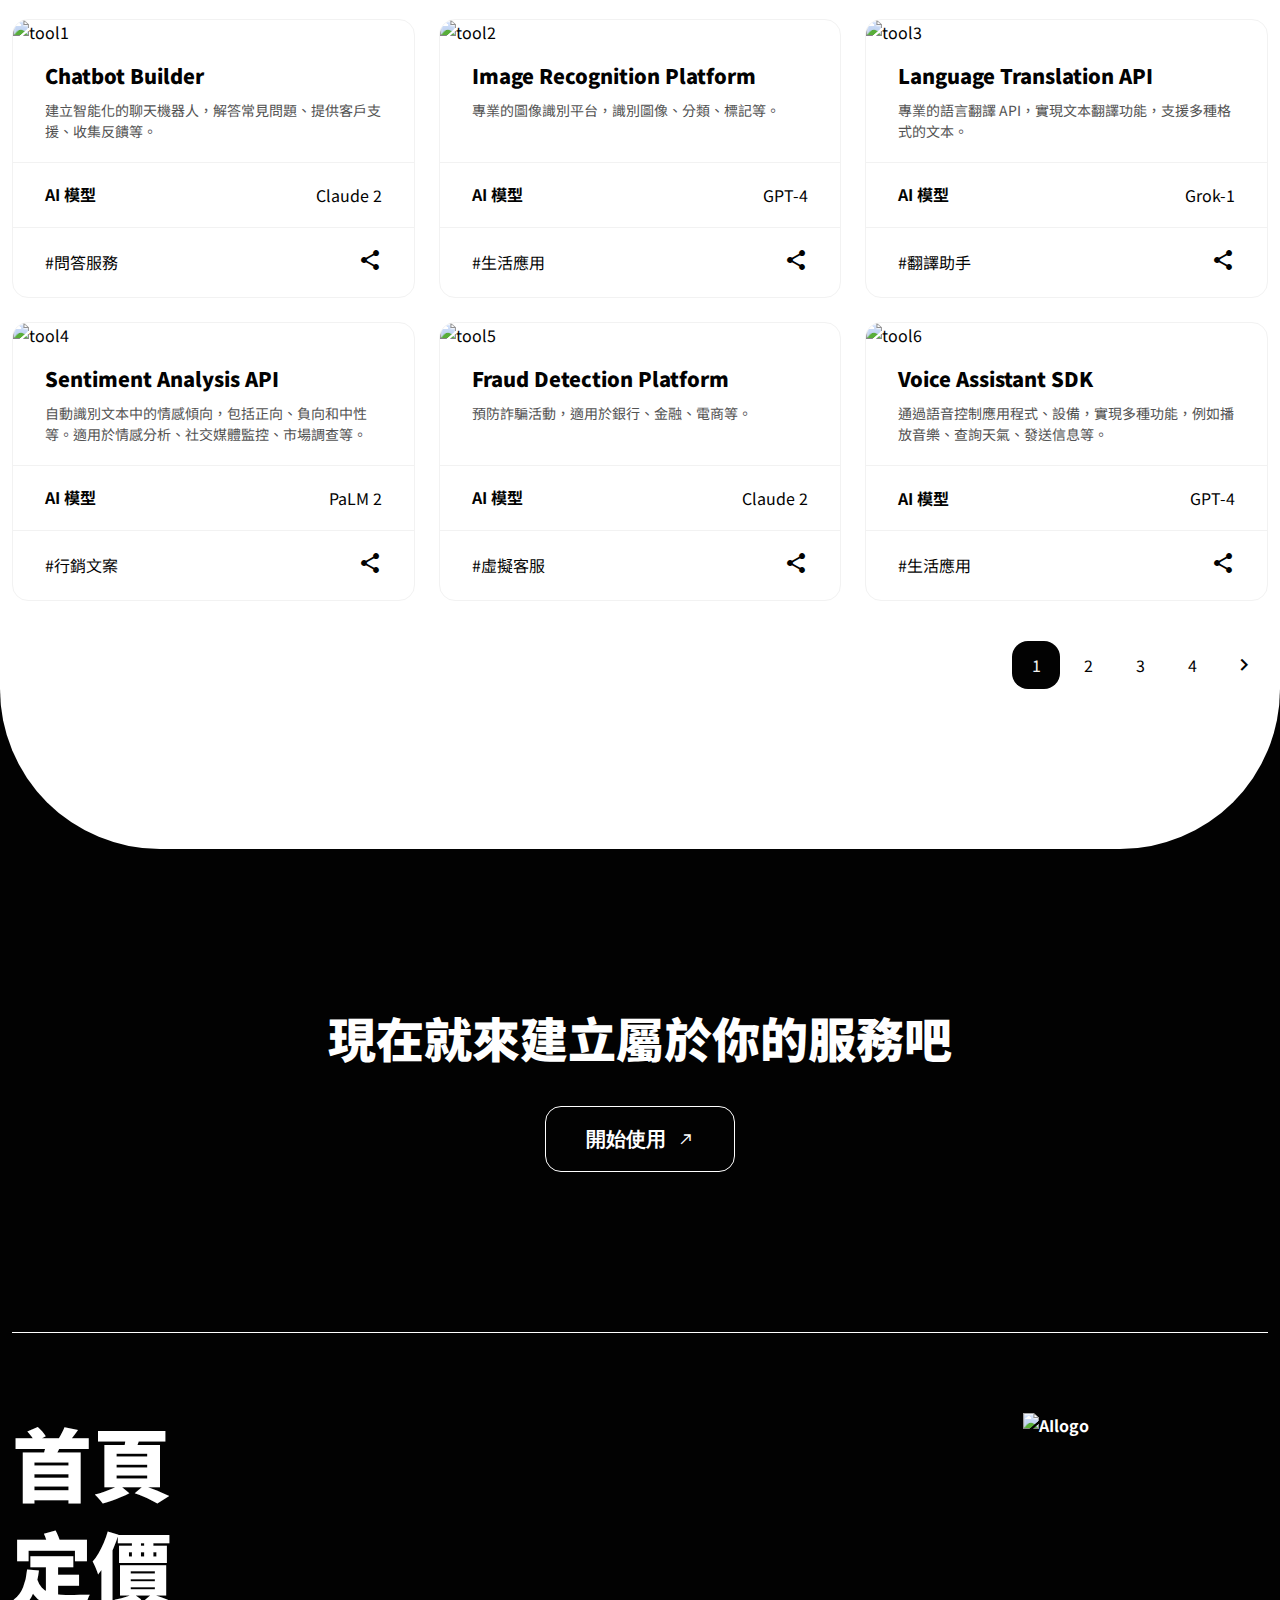
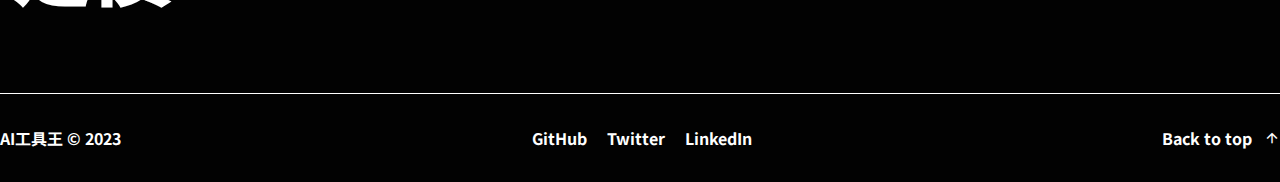
==== commit c04e5e4e: "renew" ====
--- a/index.html
+++ b/index.html
@@ -6,11 +6,13 @@
     <meta http-equiv="X-UA-Compatible" content="IE=edge">
     <meta name="viewport" content="width=device-width, initial-scale=1.0">
     <title>AI 工具王 | 首頁</title>
+    <link href="img/webicon.ico" rel="shortcut icon"/>
     <link href="https://fonts.googleapis.com/css2?family=Noto+Sans+TC:wght@400;700;900&display=swap" rel="stylesheet">
     <link href="https://fonts.googleapis.com/icon?family=Material+Icons" rel="stylesheet">
-    <link rel="stylesheet" href="https://cdn.jsdelivr.net/npm/swiper@10/swiper-bundle.min.css" />
-    <link rel="stylesheet" href="reset.css">
-    <link rel="stylesheet" href="index.css">
+    <link rel="stylesheet" href="css/swiper-bundle.min.css"/>
+    <link rel="stylesheet" href="css/reset.css">
+    <link rel="stylesheet" href="css/index.css">
+    <script src="js/jQuery.min.js"></script>
 </head>
 
 <body>
@@ -33,7 +35,7 @@
     <header>
         <section class="container mb-80">
             <h2 class="display-2 mb-40 h1-md">透過<br>AI工具王的<br>智慧模型<br>讓您的業務效率倍增</h2>
-            <button type="button" class="btn btn-light">開始使用</button>
+            <button type="button" id="btn-start" class="btn btn-light">開始使用</button>
             <div class="deco mb-160 mb-md-120">
                 <img src="img/deco.png" class="deco-arrow1">
                 <img src="img/deco.png" class="deco-arrow2">
@@ -168,9 +170,10 @@
                     <ul class="dropdown-menu d-none">
                         <li><span class="dropdown-item-text">AI 模型</span></li>
                         <li><a class="dropdown-item" href="#">所有模型</a></li>
-                        <li><a class="dropdown-item" href="#">杰杰</a></li>
-                        <li><a class="dropdown-item" href="#">琪琪</a></li>
-                        <li><a class="dropdown-item" href="#">昊昊</a></li>
+                        <li><a class="dropdown-item" href="#">GPT-4</a></li>
+                        <li><a class="dropdown-item" href="#">Claude 2</a></li>
+                        <li><a class="dropdown-item" href="#">PaLM 2</a></li>
+                        <li><a class="dropdown-item" href="#">Grok-1</a></li>
                         <li>
                             <div class="dropdown-divider"></div>
                         </li>
@@ -194,18 +197,18 @@
                     <li class="filter-list-selection">行銷文案</li>
                 </ul>
                 <div class="dropdown">
-                    <button class="btn btn-dark">
+                    <button id="btn-sort" class="btn btn-dark">
                         由新到舊
                         <span class="material-icons filter-icon">expand_more</span>
                     </button>
                     <ul class="dropdown-menu dropdown-menu-end d-none">
-                        <li><a id="desc" class="dropdown-item" href="#">由新到舊</a></li>
-                        <li><a id="asc" class="dropdown-item" href="#">由舊到新</a></li>
+                        <li><a id="btn-desc" class="dropdown-item" href="#">由新到舊</a></li>
+                        <li><a id="btn-asc" class="dropdown-item" href="#">由舊到新</a></li>
                     </ul>
                 </div>
             </div>
             <div class="container mb-40">
-                <ul class="row card-tidy f-md-column">
+                <ul id="#list" class="row card-tidy f-md-column">
                     <li class="col-4 card">
                         <div class="h-100 card-frame">
                             <div class="card-exhibit">
@@ -217,7 +220,7 @@
                             </div>
                             <div class="card-drawer">
                                 <h4 class="h6">AI 模型</h4>
-                                <p>卡卡</p>
+                                <p>Claude 2</p>
                             </div>
                             <div class="card-drawer">
                                 <a href="#">#問答服務</a>
@@ -236,7 +239,7 @@
                             </div>
                             <div class="card-drawer">
                                 <h4 class="h6">AI 模型</h4>
-                                <p>杰杰</p>
+                                <p>GPT-4</p>
                             </div>
                             <div class="card-drawer">
                                 <a href="#">#生活應用</a>
@@ -255,7 +258,7 @@
                             </div>
                             <div class="card-drawer">
                                 <h4 class="h6">AI 模型</h4>
-                                <p>琪琪</p>
+                                <p>Grok-1</p>
                             </div>
                             <div class="card-drawer">
                                 <a href="#">#翻譯助手</a>
@@ -274,7 +277,7 @@
                             </div>
                             <div class="card-drawer">
                                 <h4 class="h6">AI 模型</h4>
-                                <p>昊昊</p>
+                                <p>PaLM 2</p>
                             </div>
                             <div class="card-drawer">
                                 <a href="#">#行銷文案</a>
@@ -293,7 +296,7 @@
                             </div>
                             <div class="card-drawer">
                                 <h4 class="h6">AI 模型</h4>
-                                <p>卡卡</p>
+                                <p>Claude 2</p>
                             </div>
                             <div class="card-drawer">
                                 <a href="#">#虛擬客服</a>
@@ -312,7 +315,7 @@
                             </div>
                             <div class="card-drawer">
                                 <h4>AI 模型</h4>
-                                <p>杰杰</p>
+                                <p>GPT-4</p>
                             </div>
                             <div class="card-drawer">
                                 <a href="#">#生活應用</a>
@@ -322,7 +325,7 @@
                     </li>
                 </ul>
             </div>
-            <nav class="container">
+            <nav id="pagination" class="container">
                 <ul class="page">
                     <li class="page-gui active">1</li>
                     <li class="page-gui">2</li>
@@ -336,9 +339,11 @@
         <section class="container">
             <div class="service mb-160 f-md-column">
                 <h2 class="h1 h2-md mb-40 mb-md-32">現在就來建立<br class="d-none d-md-block">屬於你的服務吧</h2>
-                <button type="button" class="btn btn-light">開始使用
-                    <span class="material-icons filter-icon">call_made</span>
-                </button>
+                <form action="./pricing.html">
+                    <button type="submit" href="./pricing.html" class="btn btn-light">開始使用
+                        <span class="material-icons filter-icon">call_made</span>
+                    </button>
+                </form>
             </div>
             <div class="navbar2 py-80">
                 <div class="display-3 h1-md">
@@ -363,11 +368,10 @@
             </a>
         </nav>
     </footer>
-    <script src="https://cdn.jsdelivr.net/npm/axios/dist/axios.min.js"></script>
-    <script src="https://code.jquery.com/jquery-3.7.0.min.js"
-        integrity="sha256-2Pmvv0kuTBOenSvLm6bvfBSSHrUJ+3A7x6P5Ebd07/g=" crossorigin="anonymous"></script>
-    <script src="https://cdn.jsdelivr.net/npm/swiper@10/swiper-bundle.min.js"></script>
-    <script src="./all.js"></script>
+    <script src="js/axios.min.js"></script>
+    <script src="js/swiper-bundle.min.js"></script>
+    <script src="js/all.js"></script>
+    
 </body>
 
 </html>--- a/css/index.css
+++ b/css/index.css
@@ -0,0 +1,909 @@
+*, *::after, *::before{
+    box-sizing: border-box;
+}
+
+html, body {
+    font-family: 'Noto Sans TC', sans-serif;
+    background-color: #020202;
+    color: #FFF;
+    font-size: 16PX;
+    line-height: 1.5;
+}
+
+a {
+    text-decoration: none;
+    color: #fff;
+}
+
+a:hover {
+    opacity: .8;
+}
+
+.container {
+    max-width: 1320px;
+    margin-left: auto;
+    margin-right: auto;
+    padding-left: 12px;
+    padding-right: 12px;
+}
+
+.navbar {
+    display: flex;
+    position: relative;
+    justify-content: space-between;
+    align-items: center;
+    font-weight: 700;
+    border-bottom: 1px solid #FFFFFF;
+}
+
+.navbar-toggler {
+    background-color: transparent;
+    color: white;
+    font-size: 24px;
+    border: 0;
+}
+
+.navbar-collapse {
+    display: none;
+    position: absolute;
+    top: 100%;
+    left: 0;
+    width: 100%;
+    min-height: 70vh;
+    color: #FFF;
+    background-color: #020202;
+}
+
+.navbar-collapse.show {
+    display: flex;
+    flex-direction: column;
+    justify-content: center;
+    align-items: center;
+}
+
+.navbar2 {
+    display: flex;
+    justify-content: space-between;
+    align-items: flex-start;
+    font-weight: 700;
+    border-top: 1px solid #FFFFFF;
+}
+
+@media (max-width: 768px) {
+    .navbar2 {
+        flex-direction: column-reverse;
+    }
+}
+
+.navbar3 {
+    display: flex;
+    flex-wrap: wrap;
+    justify-content: space-between;
+    align-items: center;
+    font-weight: 700;
+    border-top: 1px solid #FFFFFF;
+    padding: 32px 0;
+}
+
+@media (max-width: 768px) {
+    .navbar3 ul {
+        order: 3;
+        width: 100%;
+        margin-top: 36px;
+    }
+}
+
+.row {
+    display: flex;
+    flex-wrap: wrap;
+    margin-left: -12px;
+    margin-right: -12px;
+}
+
+.row-gap-24 {
+    row-gap: 24px;
+}
+
+.col-4 {
+    width: 33.3333%;
+    flex: 0 0 auto;
+    padding-left: 12px;
+    padding-right: 12px;
+}
+
+.col-6 {
+    width: 50%;
+    flex: 0 0 auto;
+    padding-left: 12px;
+    padding-right: 12px;
+}
+
+.col-8 {
+    width: 66.6667%;
+    font: 0 0 auto;
+    padding-left: 12px;
+    padding-right: 12px;
+}
+
+
+
+@media (max-width: 768px) {
+    .col-4, .col-6, .col-8 {
+    width: 100%;
+    }
+}
+
+.w-100 {
+    width: 100%;
+}
+
+.h-100 {
+    height: 100%;
+}
+
+.h-auto {
+    height: auto;
+}
+
+.d-flex {
+    display: flex;
+    flex-wrap: wrap;
+}
+
+.d-none {
+    display: none;
+}
+
+.d-inline-block {
+    display: inline-block;
+}
+    
+.f-column {
+    display: flex;
+    flex-direction: column;
+}
+
+@media (max-width: 768px) {
+    .d-md-block {
+    display: block;
+    }
+
+    .d-md-none {
+    display: none;
+    }
+
+    .f-md-column {
+    display: flex;
+    flex-direction: column;
+    align-items: center;
+    }
+}
+
+.display-1, .display-2, .display-3, .h1, .h2, .h3, .h4, .h5, .h6 {
+    font-weight: 900;
+    line-height: 1.2;
+}
+
+.display-1 {
+    font-size: 160px;
+}
+
+.display-2 {
+    font-size: 120px;
+}
+
+.display-3 {
+    font-size: 80px;
+}
+
+.h1 {
+    font-size: 48px;
+}
+
+.h2 {
+    font-size: 40px;
+}
+
+.h3 {
+    font-size: 32px;
+}
+
+.h4 {
+    font-size: 28px;
+}
+
+.h5 {
+    font-size: 20px;
+}
+
+.h6 {
+    font-size: 16px;
+}
+
+.text-sm {
+    font-size: 14px;
+}
+
+.text-xs {
+    font-size: 12px;
+}
+
+.text-center {
+    text-align: center;
+}
+
+.text-gray {
+    color: #525252;
+}
+
+@media (max-width: 768px) {
+    .h1-md {
+      font-size: 48px;
+    }
+  
+    .h2-md {
+      font-size: 32px;
+    }
+  
+    .h3-md {
+      font-size: 28px;
+    }
+  
+    .h4-md {
+      font-size: 24px;
+    }
+  
+    .h5-md {
+      font-size: 20px;
+    }
+  
+    .h6-md {
+      font-size: 16px;
+    }
+}
+
+.px-10 {
+    padding-left: 10px;
+    padding-right: 10px;
+}
+
+.px-40 {
+    padding-right: 40px;
+    padding-left: 40px;
+}
+
+.py-20 {
+    padding-top: 20px;
+    padding-bottom: 20px;
+}
+
+.py-80 {
+    padding-top: 80px;
+    padding-bottom: 80px;
+}
+
+.pb-40 {
+    padding-bottom: 40px;
+}
+
+.pl-12 {
+    padding-left: 12px;
+}
+
+.mb-8 {
+    margin-bottom: 8px;
+}
+
+.mb-12 {
+    margin-bottom: 12px;
+}
+
+.mb-16 {
+    margin-bottom: 16px;
+}
+
+.mb-20 {
+    margin-bottom: 20px;
+}
+
+.mb-40 {
+    margin-bottom: 40px;
+}
+
+.mb-80 {
+    margin-bottom: 80px;
+}
+
+.mb-160 {
+    margin-bottom: 160px;
+}
+
+.mr-20 {
+    margin-right: 20px;
+}
+
+@media (max-width: 768px) {
+    .mb-md-12 {
+      margin-bottom: 12px;
+    }
+
+    .mb-md-16 {
+        margin-bottom: 16px;
+    }
+
+    .mb-md-24 {
+        margin-bottom: 24px;
+    }
+
+    .mb-md-32 {
+        margin-bottom: 32px;
+    }
+
+    .mb-md-48 {
+        margin-bottom: 48px;
+    }
+
+    .mb-md-64 {
+        margin-bottom: 64px;
+    }
+
+    .mb-md-120 {
+        margin-bottom: 120px;
+    }
+}
+
+.list-style {
+    list-style: disc;
+    padding-left: 2rem;
+}
+
+.border {
+    border-radius: 16px;
+    border: 1px solid #525252;
+}
+
+.border-body {
+    padding: 20px 32px 120px 32px;
+    flex-grow: 1;
+}
+
+@media (max-width: 768px) {
+    .border-body {
+        padding: 20px 32px 60px 32px;
+    }
+}
+  
+.border-footer {
+    display: flex;
+    justify-content: space-between;
+    align-items: center;
+    border-top: 1px solid #525252;
+    padding: 20px 32px;
+}
+
+.btn {
+    cursor: pointer;
+    text-align: center;
+    background-color: transparent;
+    border: 0;
+    border-radius: 16px;
+    padding: 20px 40px;
+    font-size: 16px;
+    line-height: 24px;
+}
+
+.btn-light {
+    display: flex;
+    align-items: center;
+    color: white;
+    border: 1px solid #ffffff;
+    font-size: 20px;
+    font-weight: 900;
+}
+
+.btn-light:hover {
+    background: #fff;
+    color: #020202;   
+}
+
+.btn-dark {
+    display: flex;
+    align-items: center;
+    background: #fff;
+    color: #020202;
+    border: 1px solid #f2f2f2;
+    padding: 20px 32px 20px 40px;
+    font-size: 16px;
+}
+
+.btn-dark:hover {
+    border: 1px solid #000;
+}
+
+.btn.active {
+    font-weight: 700;
+    background-color: #F2F2F2;
+}
+
+.deco {
+    display: flex;
+    justify-content: flex-end;
+    text-align: right;
+    overflow: hidden;
+    background: #020202;
+    max-width: 100%;
+    height: auto;
+    margin-top: 100px;
+}
+
+.deco-arrow1 {
+    animation: slide-up-1 4s linear infinite;
+}
+
+.deco-arrow2 {
+    animation: slide-up-2 4s linear infinite;
+}
+
+.deco-arrow3 {
+    animation: slide-up-3 4s linear infinite;
+}
+
+.enterprise-logo {
+    overflow: hidden;
+    position: relative;
+}
+  
+.enterprise-logo:after, .enterprise-logo:before {
+    background: linear-gradient(90deg, #000000 0%, rgba(0, 0, 0, 0.991615) 11.79%, rgba(0, 0, 0, 0.967585) 21.38%, rgba(0, 0, 0, 0.9296) 29.12%, rgba(0, 0, 0, 0.879348) 35.34%, rgba(0, 0, 0, 0.818519) 40.37%, rgba(0, 0, 0, 0.7488) 44.56%, rgba(0, 0, 0, 0.671881) 48.24%, rgba(0, 0, 0, 0.589452) 51.76%, rgba(0, 0, 0, 0.5032) 55.44%, rgba(0, 0, 0, 0.414815) 59.63%, rgba(0, 0, 0, 0.325985) 64.66%, rgba(0, 0, 0, 0.2384) 70.88%, rgba(0, 0, 0, 0.153748) 78.62%, rgba(0, 0, 0, 0.0737185) 88.21%, rgba(0, 0, 0, 0) 100%);
+    content: "";
+    height: 120px;
+    position: absolute;
+    width: 15%;
+    z-index: 2;
+}
+
+.enterprise-logo:before {
+    left: 0;
+    top: 0;
+}
+  
+.enterprise-logo:after {
+    right: 0;
+    top: 0;
+    transform: rotateZ(180deg);
+}
+
+.enterprise-slider1, .enterprise-slider2 {
+    display: flex;
+    justify-content: flex-start;  
+}
+
+.enterprise-slider1 {
+    animation: slide-left 10s linear infinite;
+}
+
+.enterprise-slider2 {
+    animation: slide-right 10s linear infinite;
+    margin-top: 20px;
+    padding-left: 80px;
+}
+
+.enterprise-slide, .enterprise-slide img {
+    max-width: initial;
+    min-width: 160px;
+    height: 40px;
+}
+
+.enterprise-slide {
+    display: inline-block;
+    margin-left: 15px;
+}
+
+.comment-card {
+    background: rgba(255, 255, 255, 0.08);
+    border-radius: 16px;
+    padding: 40px;
+    display: flex;
+    flex-direction: column;
+}
+
+.comment-swiper {
+    padding-bottom: 40px;
+}
+
+@media (max-width: 920px) {
+    .swiper-pagination-bullets {
+        display: flex;
+        align-items: center;
+        justify-content: center;
+        bottom: 10px;
+    }
+    
+    .swiper-pagination-bullet {
+        background-color: #525252;
+        opacity: 1;
+    }
+    
+    .swiper-pagination-bullet-active {
+        width: 12px;
+        height: 12px;
+        background-color: #fff;
+    }
+}
+
+.client {
+    margin-right: 16px;
+}
+
+.tool {
+    padding-top: 160px;
+    padding-bottom: 160px;
+    background-color: white;
+    color: #020202;
+    border-radius: 160px;
+}
+
+@media (max-width: 768px) {
+    .tool {
+      padding-top: 80px;
+      padding-bottom: 80px;
+      border-radius: 20px;
+    }
+}
+
+.dropdown {
+    position: relative;
+}
+  
+.dropdown-menu {
+    position: absolute;
+    background-color: white;
+    min-width: 240px;
+    margin-top: 4px;
+    padding-top: 20px;
+    padding-bottom: 20px;
+    box-shadow: 0px 4px 20px 0px #00000026;
+    border-radius: 16px;
+    z-index: 1;
+}
+  
+.dropdown-menu.show {
+    display: block;
+}
+  
+.dropdown-menu-end {
+    min-width: 144px;
+    right: 0;
+}
+  
+.dropdown-item-text {
+    font-size: 12px;
+    color: #919191;
+    font-weight: 700;
+    padding-left: 32px;
+    padding-right: 40px;
+    margin-bottom: 8px;
+}
+  
+.dropdown-item {
+    display: block;
+    width: 100%;
+    padding: 4px 40px 4px 32px;
+    margin-bottom: 4px;
+    color: black;
+}
+  
+.dropdown-item:hover {
+    background: #F2F2F2;
+}
+  
+.dropdown-divider {
+    width: 168px;
+    margin-left: auto;
+    margin-right: auto;
+    border-bottom: 1px solid #F2F2F2;
+    padding-bottom: 16px;
+    margin-bottom: 24px;
+}
+
+.search-bar {
+    position: relative;
+    width: 100%;
+    background-image: url(img/search.png);
+    background-repeat: no-repeat;
+    background-size: 16px;
+    background-position: 40px center;
+    background-color: #f2f2f2;
+    border-radius: 16px;
+    padding: 20px 40px 20px 68px;
+    border: 0;
+    margin-bottom: 24px;
+    font-size: 16px;
+}
+
+.filter {
+    display: flex;
+    flex-wrap: wrap;
+    justify-content: space-between;
+    align-items: center;
+}
+
+.filter-icon {
+    margin-left: 12px;
+    font-size: 16px;
+}
+
+.filter-list {
+    display: flex;
+    justify-content: space-between;
+    align-items: center;
+    gap: 8px;
+    color: #919191;
+}
+
+.filter-list-selection {
+    padding: 8px 16px;
+    border-radius: 16px;
+    background: #ffffff;
+    text-align: center;
+}
+
+.filter-list-selection:hover {
+    cursor: pointer;
+}
+
+.filter-list-selection.active {
+    background-color: #f2f2f2;
+    color: #020202;
+}
+
+@media (max-width: 768px) {
+    .filter ul {
+        order: 3;
+        width: 100%;
+        margin-top: 16px;
+        margin-bottom: 40px;
+        overflow: auto;
+        flex-wrap: nowrap;
+        white-space: nowrap;
+        -ms-overflow-style: none; /* Hide scrollbar for IE and Edge */
+        scrollbar-width: none; /* Hide scrollbar for Firefox */
+    }
+    .filter ul::-webkit-scrollbar{
+        display: none; /* Hide scrollbar for Chrome, Safari and Opera */
+    }
+}
+
+.card {
+    margin-bottom: 24px;
+}
+
+.card-tidy {
+    margin-bottom: -24px;
+}
+
+.card-frame {
+    display: flex;
+    flex-direction: column;
+    overflow: hidden;
+    border-radius: 16px;
+    border: 1px solid #f2f2f2;
+}
+
+.card-exhibit {
+    overflow: hidden;
+}
+
+.card-zooming {
+    transition: all 0.3s ease-in-out;
+    display: block;
+    height: auto;
+}    
+
+.card-zooming:hover {
+    transform: scale(1.2);
+}
+
+.card-context {
+    flex-grow: 1;
+    padding: 20px 32px;
+}
+
+.card-drawer {
+    display: flex;
+    justify-content: space-between;
+    align-items: center;
+    padding: 20px 32px;
+    border-top: 1px solid #f2f2f2;
+}
+
+.card-drawer a {
+    color: #020202;
+}
+
+.card-drawer a:hover{
+    color: #525252;
+}
+
+.card-drawer h4 {
+    font-size: 16px;
+    font-weight: 700;
+}
+
+.page {
+    display: flex;
+    justify-content: flex-end;
+    gap: 4px;
+}
+
+.page li {
+    display: flex;
+    justify-content: center;
+    text-align: center;
+    max-width: 48px;
+    padding: 12px 20px;
+    border-radius: 16px;
+}
+
+.page-gui {
+    color: #020202;
+}
+
+.page-gui:hover {
+    cursor: pointer;
+    border: 1px solid #020202;
+}
+
+.page-gui.active{
+    background: #020202;
+    color: #f2f2f2;
+}
+
+.service {
+    display: flex;
+    flex-direction: column;
+    justify-content: space-between;
+    align-items: center;
+}
+
+.social-media {
+    display: flex;
+    justify-content: space-between;
+    align-items: center;
+}
+
+.price {
+    position: relative;
+}
+
+.price-link span {
+    font-size: 16px;
+    line-height: 1;
+    vertical-align: middle;
+}
+  
+.price-link::after {
+    content: "";
+    position: absolute;
+    inset: 0;
+}
+
+.faq-q, .faq-a.show {
+    display: block;
+}
+
+.faq-q h3, .regulations p {
+    font-weight: normal;
+}
+
+.faq-a {
+    margin-top: 16px;
+}
+
+.add-icon, .remove-icon {
+    line-height: 1.2;
+    vertical-align: middle;
+}
+
+.regulations {
+    border-bottom: 1px solid #525252;
+}
+
+@keyframes slide-left {
+    0% {
+        transform: translateX(0);
+    }
+    100% {
+        transform: translateX(-768px);
+    }
+}
+
+@keyframes slide-right{
+    100% {
+        transform: translateX(0);
+    }
+    0% {
+        transform: translateX(-768px);
+    }
+}
+
+@keyframes slide-up-1 {
+    40% {
+        transform: translateY(0px);
+        opacity: 1;
+    }
+    50% {
+        transform: translateY(0px);
+        opacity: 1;
+    }
+    65% {
+        transform: translateY(-180px);
+        opacity: 1;
+    }
+    70% {
+        transform: translateY(-180px);
+        opacity: 0;
+    }
+    90% {
+        transform: translateY(180px);
+        opacity: 0;
+    }
+    91% {
+        transform: translateY(180px);
+        opacity: 1;
+    }
+}
+
+@keyframes slide-up-2 {
+    30% {
+        transform: translateY(0px);
+        opacity: 1;
+    }
+    45% {
+        transform: translateY(0px);
+        opacity: 1;
+    }
+    55% {
+        transform: translateY(-180px);
+        opacity: 1;
+    }
+    65% {
+        transform: translateY(-180px);
+        opacity: 0;
+    }
+    85% {
+        transform: translateY(180px);
+        opacity: 0;
+    }
+    86% {
+        transform: translateY(180px);
+        opacity: 1;
+    }
+}
+
+@keyframes slide-up-3 {
+    20% {
+        transform: translateY(0px);
+        opacity: 1;
+    }
+    40% {
+        transform: translateY(0px);
+        opacity: 1;
+    }
+    50% {
+        transform: translateY(-180px);
+        opacity: 1;
+    }
+    60% {
+        transform: translateY(-180px);
+        opacity: 0;
+    }
+    80% {
+        transform: translateY(180px);
+        opacity: 0;
+    }
+    81% {
+        transform: translateY(180px);
+        opacity: 1;
+    }
+}